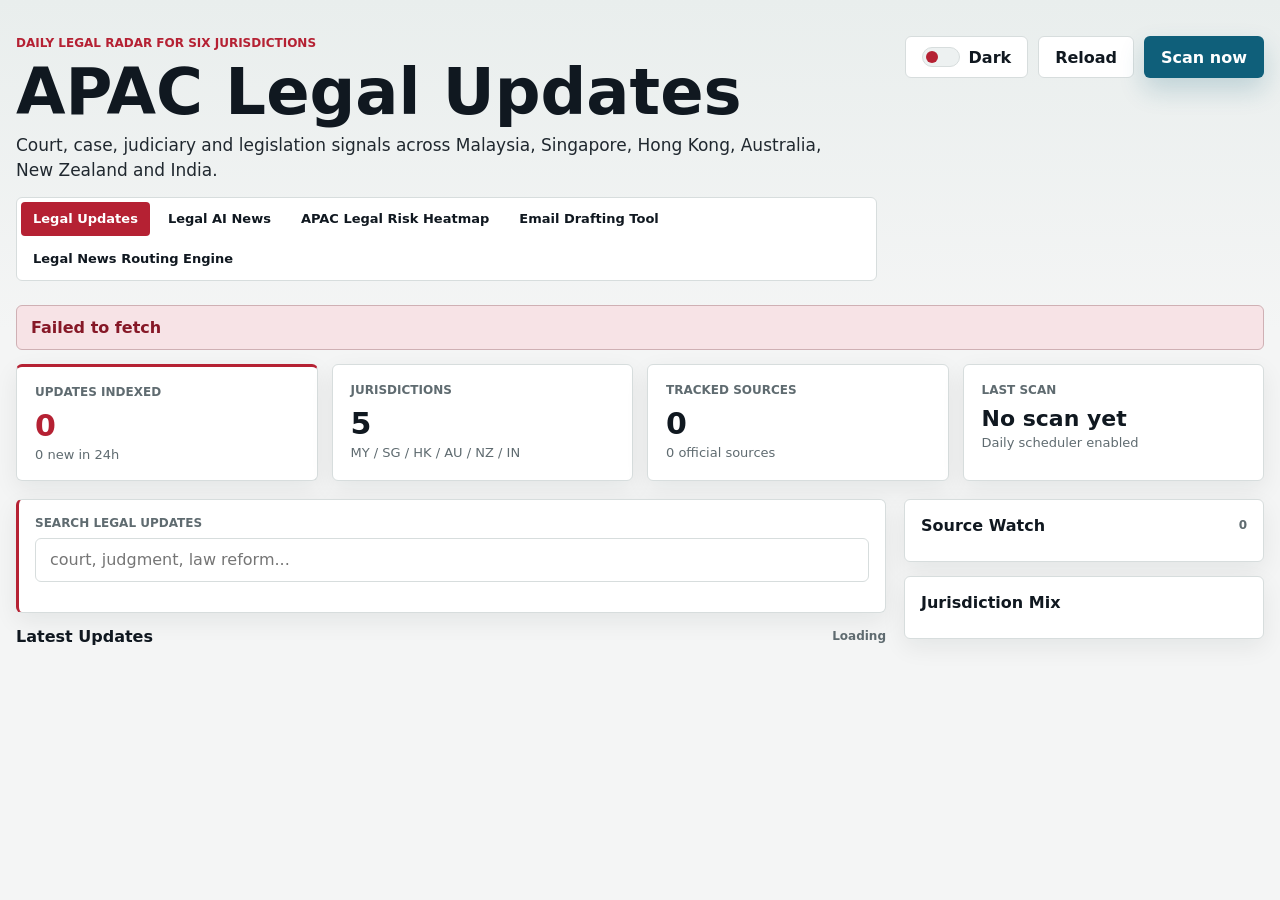
==== index.html @ 06d7e299 "Add files via upload" ====
<!doctype html>
<html lang="en">
  <head>
    <meta charset="UTF-8" />
    <meta name="viewport" content="width=device-width, initial-scale=1.0" />
    <title>APAC Legal Updates</title>
    <link rel="icon" href="data:," />
    <script>
      const savedTheme = localStorage.getItem('apacLegalUpdatesTheme');
      const prefersDark = window.matchMedia('(prefers-color-scheme: dark)').matches;
      document.documentElement.dataset.theme = savedTheme || (prefersDark ? 'dark' : 'light');
    </script>
    <link rel="stylesheet" href="./styles.css?v=pd-digest-ai-summary-20260528" />
  </head>
  <body>
    <main class="app-shell">
      <header class="topbar">
        <div class="brand-block">
          <p class="eyebrow" id="pageEyebrow">Daily legal radar for six jurisdictions</p>
          <h1 id="pageTitle">APAC Legal Updates</h1>
          <p class="lede" id="pageDescription">Court, case, judiciary and legislation signals across Malaysia, Singapore, Hong Kong, Australia, New Zealand and India.</p>
          <nav class="page-nav" aria-label="Content pages">
            <a href="#legal-updates" class="page-nav-link active" data-page-link="legal-updates">Legal Updates</a>
            <a href="#legal-ai-news" class="page-nav-link" data-page-link="legal-ai-news">Legal AI News</a>
            <a href="#apac-risk-heatmap" class="page-nav-link" data-page-link="apac-risk-heatmap">APAC Legal Risk Heatmap</a>
            <a href="#judge-congratulation-tool" class="page-nav-link" data-page-link="judge-congratulation-tool">Email Drafting Tool</a>
            <a href="#routing-engine" class="page-nav-link" data-page-link="routing-engine">Legal News Routing Engine</a>
          </nav>
        </div>
        <div class="actions">
          <button class="mode-toggle" id="themeToggle" type="button" aria-label="Switch colour theme" aria-pressed="false">
            <span class="mode-toggle-track" aria-hidden="true">
              <span class="mode-toggle-thumb"></span>
            </span>
            <span id="themeToggleText">Dark</span>
          </button>
          <button class="ghost-button" id="reload" type="button">Reload</button>
          <button class="primary-button" id="scan" type="button">Scan now</button>
        </div>
      </header>

      <section id="alert" class="alert hidden"></section>

      <section class="stats-grid" id="legalStats">
        <section class="stat-card">
          <div class="stat-label">Updates Indexed</div>
          <div class="stat-value" id="totalCount">0</div>
          <div class="stat-detail" id="newCount">0 new in 24h</div>
        </section>
        <section class="stat-card">
          <div class="stat-label">Jurisdictions</div>
          <div class="stat-value" id="jurisdictionCount">5</div>
          <div class="stat-detail">MY / SG / HK / AU / NZ / IN</div>
        </section>
        <section class="stat-card">
          <div class="stat-label">Tracked Sources</div>
          <div class="stat-value" id="sourceCount">0</div>
          <div class="stat-detail" id="officialCount">0 official sources</div>
        </section>
        <section class="stat-card">
          <div class="stat-label">Last Scan</div>
          <div class="stat-value compact" id="lastScan">No scan yet</div>
          <div class="stat-detail">Daily scheduler enabled</div>
        </section>
      </section>

      <section class="workspace" id="legalUpdatesPage">
        <div class="main-column">
          <section class="controls-band">
            <div class="search-wrap">
              <label for="search">Search legal updates</label>
              <input id="search" placeholder="court, judgment, law reform..." />
            </div>
            <div class="filter-group" id="countryFilters" aria-label="Jurisdiction"></div>
            <div class="filter-group" id="categoryFilters" aria-label="Category"></div>
          </section>

          <section class="updates-list" aria-live="polite">
            <div class="section-heading">
              <h2>Latest Updates</h2>
              <div class="heading-actions">
                <span id="shownCount">Loading</span>
              </div>
            </div>
            <div id="updates"></div>
          </section>
        </div>

        <aside class="side-column">
          <section class="panel">
            <div class="section-heading">
              <h2>Source Watch</h2>
              <span id="sourceWatchCount">0</span>
            </div>
            <ul class="source-list" id="sourceWatch"></ul>
          </section>

          <section class="panel country-panel">
            <div class="section-heading">
              <h2>Jurisdiction Mix</h2>
            </div>
            <div id="countryMix"></div>
          </section>
        </aside>
      </section>

      <section class="workspace hidden" id="legalAiPage">
        <div class="main-column">
          <section class="controls-band">
            <div class="search-wrap">
              <label for="aiSearch">Search Legal AI News</label>
              <input id="aiSearch" placeholder="AI Act, hallucination, legal tech..." />
            </div>
            <div class="filter-caption">Region</div>
            <div class="filter-group" id="aiRegionFilters" aria-label="Legal AI region"></div>
            <div class="filter-caption">Source Type</div>
            <div class="filter-group" id="aiSourceTypeFilters" aria-label="Legal AI source type"></div>
            <div class="filter-caption">Topic</div>
            <div class="filter-group" id="aiTopicFilters" aria-label="Legal AI topic"></div>
          </section>

          <section class="updates-list" aria-live="polite">
            <div class="section-heading">
              <h2>Legal AI News</h2>
              <span id="aiShownCount">Loading</span>
            </div>
            <div id="legalAiUpdates"></div>
          </section>
        </div>

        <aside class="side-column">
          <section class="panel">
            <div class="section-heading">
              <h2>Legal AI Sources</h2>
              <span id="legalAiSourceCount">0</span>
            </div>
            <ul class="source-list" id="legalAiSources"></ul>
          </section>
        </aside>
      </section>

      <section class="workspace hidden" id="riskHeatmapPage">
        <div class="main-column">
          <section class="controls-band risk-controls">
            <div class="risk-filter-row">
              <span class="filter-caption first-caption">Jurisdiction</span>
              <div class="filter-group compact-filters" id="riskJurisdictionFilters" aria-label="Risk heatmap jurisdiction"></div>
            </div>
            <div class="risk-filter-row">
              <span class="filter-caption first-caption">Risk Domain</span>
              <div class="filter-group compact-filters" id="riskDomainFilters" aria-label="Risk heatmap domain"></div>
            </div>
            <div class="risk-filter-row">
              <span class="filter-caption first-caption">Heat Level</span>
              <div class="filter-group compact-filters" id="riskLevelFilters" aria-label="Risk heatmap heat level"></div>
            </div>
            <div class="risk-filter-row">
              <span class="filter-caption first-caption">Date Range</span>
              <div class="filter-group compact-filters" id="riskDateRangeFilters" aria-label="Risk heatmap date range"></div>
            </div>
          </section>

          <section class="stats-grid risk-kpis" id="riskKpis">
            <section class="stat-card">
              <div class="stat-label">Highest Weighted Risk</div>
              <div class="stat-value compact" id="riskHighestJurisdiction">Loading</div>
              <div class="stat-detail" id="riskHighestJurisdictionDetail">Calculating</div>
            </section>
            <section class="stat-card">
              <div class="stat-label">Fastest Rising Risk</div>
              <div class="stat-value compact" id="riskFastestRising">Loading</div>
              <div class="stat-detail" id="riskFastestRisingDetail">Calculating</div>
            </section>
            <section class="stat-card">
              <div class="stat-label">Hottest Risk Domain</div>
              <div class="stat-value compact" id="riskHottestDomain">Loading</div>
              <div class="stat-detail" id="riskHottestDomainDetail">Calculating</div>
            </section>
            <section class="stat-card">
              <div class="stat-label">Displayed / Ingested Signals</div>
              <div class="stat-value compact" id="riskSignalsWeek">0</div>
              <div class="stat-detail" id="riskSignalsWeekDetail">Mapped from existing updates</div>
            </section>
          </section>

          <section class="panel heatmap-panel">
            <div class="section-heading">
              <h2>APAC Legal Risk Heatmap</h2>
              <span id="riskHeatmapCount">Loading</span>
            </div>
            <div class="heatmap-scroll">
              <table class="risk-heatmap" id="riskHeatmapGrid"></table>
            </div>
          </section>
        </div>

        <aside class="side-column">
          <section class="panel risk-detail-panel">
            <div class="section-heading">
              <h2>Cell Details</h2>
              <span id="riskDetailScore">Select a cell</span>
            </div>
            <div id="riskCellDetail" class="risk-cell-detail empty-state">Select a heatmap cell to see the real legal updates behind the score.</div>
          </section>
        </aside>
      </section>

      <section class="workspace hidden routing-workspace" id="routingEnginePage">
        <div class="main-column">
          <section class="controls-band routing-tabs" aria-label="Routing engine pages">
            <button class="filter-chip active" type="button" data-routing-tab="dashboard">Strategic Intelligence Dashboard</button>
            <button class="filter-chip" type="button" data-routing-tab="items">Source Intake Queue</button>
            <button class="filter-chip" type="button" data-routing-tab="profiles">Department Profiles</button>
            <button class="filter-chip" type="button" data-routing-tab="digest">Digest Builder</button>
            <button class="filter-chip" type="button" data-routing-tab="email">Email Preview</button>
            <button class="filter-chip" type="button" data-routing-tab="history">Digest History</button>
            <button class="filter-chip" type="button" data-routing-tab="analytics">Feedback Analytics</button>
          </section>

          <section class="routing-page-surface" id="routingMain"></section>
        </div>

        <aside class="side-column">
          <section class="panel routing-side-panel">
            <div class="section-heading">
              <h2>Same Signal, Different Implication</h2>
              <span id="routingSelectedScore">Live routing</span>
            </div>
            <div id="routingComparison"></div>
          </section>
        </aside>
      </section>

      <section class="workspace hidden judge-workspace" id="judgeToolPage">
        <div class="main-column">
          <section class="stats-grid judge-kpis">
            <section class="stat-card">
              <div class="stat-label">Detected Judicial Updates</div>
              <div class="stat-value compact" id="judgeDetectedCount">0</div>
              <div class="stat-detail">From existing legal/news feed data</div>
            </section>
            <section class="stat-card">
              <div class="stat-label">Needs Review</div>
              <div class="stat-value compact" id="judgeNeedsReviewCount">0</div>
              <div class="stat-detail">Missing or low-confidence details</div>
            </section>
            <section class="stat-card">
              <div class="stat-label">Drafts Generated</div>
              <div class="stat-value compact" id="judgeDraftsCount">0</div>
              <div class="stat-detail">Local workflow only</div>
            </section>
            <section class="stat-card">
              <div class="stat-label">Approved Drafts</div>
              <div class="stat-value compact" id="judgeApprovedCount">0</div>
              <div class="stat-detail">Ready to copy/export</div>
            </section>
          </section>

          <section class="controls-band judge-controls">
            <div class="risk-filter-row">
              <span class="filter-caption first-caption">Jurisdiction</span>
              <div class="filter-group compact-filters" id="judgeJurisdictionFilters" aria-label="Judge tool jurisdiction"></div>
            </div>
            <div class="risk-filter-row">
              <span class="filter-caption first-caption">Movement Type</span>
              <div class="filter-group compact-filters" id="judgeMovementFilters" aria-label="Judge tool movement type"></div>
            </div>
            <div class="risk-filter-row">
              <span class="filter-caption first-caption">Confidence</span>
              <div class="filter-group compact-filters" id="judgeConfidenceFilters" aria-label="Judge tool confidence"></div>
            </div>
            <div class="risk-filter-row">
              <span class="filter-caption first-caption">Status</span>
              <div class="filter-group compact-filters" id="judgeStatusFilters" aria-label="Judge tool status"></div>
            </div>
          </section>

          <section class="panel">
            <div class="section-heading">
              <h2>Judicial Movement Detection Feed</h2>
              <span id="judgeShownCount">Loading</span>
            </div>
            <div id="judgeMovementList" class="routing-table"></div>
          </section>
        </div>

        <aside class="side-column">
          <section class="panel judge-detail-panel">
            <div class="section-heading">
              <h2>Draft Review</h2>
              <span id="judgeDetailStatus">Select an item</span>
            </div>
            <div id="judgeDetail" class="empty-state">Select a detected judicial movement item to review source details and generate a draft.</div>
          </section>
        </aside>
      </section>
    </main>
    <script src="./src/emailDraft.js?v=20260521c"></script>
    <script src="./src/judgeCongratulationTool.js?v=judge-tool-20260527a"></script>
    <script src="./src/routingData.js?v=pd-digest-ai-summary-20260528"></script>
    <script src="./src/routingEngine.js?v=pd-digest-ai-summary-20260528"></script>
    <script src="./config.js?v=deploy-config-20260604"></script>
    <script src="./app.js?v=pd-digest-ai-summary-20260528"></script>
  </body>
</html>
---- styles.css ----
:root {
  color-scheme: light;
  font-family:
    Inter, ui-sans-serif, system-ui, -apple-system, BlinkMacSystemFont, "Segoe UI", sans-serif;
  --paper: #f4f5f5;
  --paper-strong: #e9eeed;
  --surface: #ffffff;
  --surface-strong: #ffffff;
  --ink: #101820;
  --muted: #5f6b70;
  --line: #d7dddd;
  --accent: #b52133;
  --accent-strong: #861827;
  --accent-soft: #f7e3e6;
  --accent-wash: rgba(196, 32, 50, 0.08);
  --charcoal: #20282f;
  --blue: #0f5f7a;
  --amber: #a4641c;
  --green: #2f7a4f;
  --shadow: 0 16px 40px rgba(16, 24, 32, 0.09);
  --shadow-soft: 0 8px 24px rgba(16, 24, 32, 0.07);
}

:root[data-theme="dark"] {
  color-scheme: dark;
  --paper: #0f1419;
  --paper-strong: #161d23;
  --surface: #192128;
  --surface-strong: #202a32;
  --ink: #f3f6f7;
  --muted: #b5c0c5;
  --line: #34414a;
  --accent: #c94050;
  --accent-strong: #e06f79;
  --accent-soft: #342128;
  --accent-wash: rgba(201, 64, 80, 0.11);
  --charcoal: #dbe5ea;
  --blue: #72bdd5;
  --amber: #e2ad67;
  --green: #7cc49a;
  --shadow: 0 18px 48px rgba(0, 0, 0, 0.34);
  --shadow-soft: 0 10px 28px rgba(0, 0, 0, 0.26);
}

* {
  box-sizing: border-box;
}

body {
  margin: 0;
  min-width: 320px;
  min-height: 100vh;
  background:
    linear-gradient(180deg, var(--paper-strong), var(--paper) 330px),
    var(--paper);
  color: var(--ink);
}

button,
input {
  font: inherit;
}

button {
  cursor: pointer;
}

.app-shell {
  width: min(1480px, calc(100% - 32px));
  margin: 0 auto;
  padding: 28px 0 40px;
}

.topbar {
  display: grid;
  grid-template-columns: minmax(0, 1fr) auto;
  gap: 28px;
  align-items: start;
  padding: 8px 0 24px;
}

.brand-block {
  min-width: 0;
}

.eyebrow {
  margin: 0 0 10px;
  color: var(--accent);
  font-size: 12px;
  font-weight: 800;
  letter-spacing: 0;
  text-transform: uppercase;
}

h1,
h2,
p {
  margin: 0;
}

h1 {
  max-width: 760px;
  font-size: 64px;
  font-weight: 800;
  line-height: 1.02;
  letter-spacing: 0;
}

.lede {
  max-width: 820px;
  margin-top: 8px;
  color: var(--charcoal);
  font-size: 17px;
  line-height: 1.45;
  font-weight: 500;
}

:root[data-theme="dark"] .lede {
  color: var(--muted);
}

h2 {
  font-size: 16px;
  font-weight: 750;
  letter-spacing: 0;
}

.actions {
  display: flex;
  gap: 10px;
  flex-wrap: wrap;
  justify-content: flex-end;
  align-items: center;
  min-width: 310px;
}

.page-nav {
  display: flex;
  gap: 6px;
  flex-wrap: wrap;
  width: fit-content;
  max-width: 100%;
  margin-top: 14px;
  padding: 4px;
  border: 1px solid var(--line);
  border-radius: 6px;
  background: var(--surface);
}

.page-nav-link {
  display: inline-flex;
  align-items: center;
  min-height: 34px;
  border-radius: 4px;
  padding: 0 12px;
  color: var(--ink);
  font-size: 13px;
  font-weight: 800;
  text-decoration: none;
}

.page-nav-link:hover {
  background: var(--paper-strong);
}

.page-nav-link.active {
  background: var(--accent);
  color: #fff;
}

.primary-button,
.ghost-button,
.mode-toggle {
  min-height: 42px;
  border-radius: 6px;
  border: 1px solid transparent;
  padding: 0 16px;
  font-weight: 750;
}

.primary-button {
  background: var(--blue);
  color: #fff;
  box-shadow: 0 12px 26px rgba(15, 95, 122, 0.2);
}

.primary-button:hover {
  background: #0c5269;
}

:root[data-theme="dark"] .primary-button:hover {
  background: #8acde0;
  color: #071116;
}

.ghost-button,
.mode-toggle {
  background: var(--surface);
  border-color: var(--line);
  color: var(--ink);
}

.ghost-button:hover,
.mode-toggle:hover {
  border-color: color-mix(in srgb, var(--accent) 40%, var(--line));
}

.mode-toggle {
  display: inline-flex;
  align-items: center;
  gap: 9px;
  min-width: 118px;
}

.mode-toggle-track {
  position: relative;
  flex: 0 0 auto;
  width: 38px;
  height: 20px;
  border-radius: 999px;
  background: #edf1f1;
  border: 1px solid var(--line);
}

.mode-toggle-thumb {
  position: absolute;
  top: 3px;
  left: 3px;
  width: 12px;
  height: 12px;
  border-radius: 50%;
  background: var(--accent);
  transition: transform 160ms ease;
}

:root[data-theme="dark"] .mode-toggle-track {
  background: #101820;
}

:root[data-theme="dark"] .mode-toggle-thumb {
  transform: translateX(18px);
  background: var(--accent-strong);
}

.primary-button:disabled,
.ghost-button:disabled {
  cursor: wait;
  opacity: 0.65;
}

.alert {
  margin-bottom: 14px;
  border: 1px solid color-mix(in srgb, var(--accent) 24%, var(--line));
  background: var(--accent-soft);
  color: var(--accent-strong);
  border-radius: 6px;
  padding: 12px 14px;
  font-weight: 750;
}

.hidden {
  display: none !important;
}

.stats-grid {
  display: grid;
  grid-template-columns: repeat(4, minmax(0, 1fr));
  gap: 14px;
  margin: 2px 0 18px;
}

.stat-card,
.panel,
.controls-band,
.update-card {
  background: var(--surface);
  border: 1px solid var(--line);
  box-shadow: var(--shadow-soft);
}

.stat-card {
  min-height: 104px;
  border-radius: 6px;
  padding: 18px;
}

.stat-card:first-child {
  border-top: 3px solid var(--accent);
}

.stat-label,
.stat-detail,
.source-line,
.date {
  color: var(--muted);
}

.stat-label {
  font-size: 12px;
  font-weight: 800;
  text-transform: uppercase;
}

.stat-value {
  margin-top: 9px;
  color: var(--ink);
  font-size: 30px;
  font-weight: 850;
}

.stat-card:first-child .stat-value {
  color: var(--accent);
}

.stat-value.compact {
  font-size: 22px;
}

.stat-detail {
  margin-top: 4px;
  font-size: 13px;
}

.workspace {
  display: grid;
  grid-template-columns: minmax(0, 1fr) 360px;
  gap: 18px;
  align-items: start;
  min-width: 0;
}

.main-column,
.side-column {
  display: grid;
  gap: 14px;
  min-width: 0;
}

.controls-band,
.panel {
  border-radius: 6px;
  padding: 16px;
}

.controls-band {
  border-left: 3px solid var(--accent);
  display: flex;
  flex-wrap: wrap;
  gap: 10px;
  align-items: end;
}

.search-wrap {
  display: grid;
  gap: 8px;
  flex: 1 1 100%;
  margin-bottom: 4px;
}

.search-wrap label {
  color: var(--muted);
  font-size: 12px;
  font-weight: 800;
  text-transform: uppercase;
}

.search-wrap input {
  width: 100%;
  height: 44px;
  border: 1px solid var(--line);
  border-radius: 6px;
  padding: 0 14px;
  background: var(--surface-strong);
  color: var(--ink);
  outline: none;
}

.search-wrap input:focus {
  border-color: var(--accent);
  box-shadow: 0 0 0 3px color-mix(in srgb, var(--accent) 14%, transparent);
}

.filter-group {
  display: grid;
  flex: 0 1 220px;
  grid-template-columns: minmax(0, 1fr);
  margin-top: 0;
}

.filter-select {
  width: 100%;
  min-height: 34px;
  border: 1px solid var(--line);
  border-radius: 999px;
  background: var(--surface-strong);
  color: var(--ink);
  padding: 0 36px 0 12px;
  font-size: 12px;
  font-weight: 800;
  outline: none;
}

.filter-select:focus {
  border-color: var(--accent);
  box-shadow: 0 0 0 3px color-mix(in srgb, var(--accent) 14%, transparent);
}

.filter-multiselect {
  position: relative;
  width: 100%;
}

.filter-multiselect-summary {
  display: flex;
  align-items: center;
  justify-content: space-between;
  min-height: 34px;
  border: 1px solid var(--line);
  border-radius: 999px;
  background: var(--surface-strong);
  color: var(--ink);
  padding: 0 12px;
  font-size: 12px;
  font-weight: 800;
  cursor: pointer;
  list-style: none;
}

.filter-multiselect-summary::-webkit-details-marker {
  display: none;
}

.filter-multiselect-summary::after {
  content: "";
  width: 8px;
  height: 8px;
  border-right: 2px solid currentColor;
  border-bottom: 2px solid currentColor;
  transform: rotate(45deg) translateY(-2px);
}

.filter-multiselect[open] .filter-multiselect-summary {
  border-color: var(--accent);
  box-shadow: 0 0 0 3px color-mix(in srgb, var(--accent) 14%, transparent);
}

.filter-multiselect-menu {
  position: absolute;
  z-index: 20;
  top: calc(100% + 6px);
  left: 0;
  right: 0;
  display: grid;
  gap: 2px;
  max-height: 260px;
  overflow-y: auto;
  border: 1px solid var(--line);
  border-radius: 8px;
  background: var(--surface);
  padding: 6px;
  box-shadow: var(--shadow-soft);
}

.filter-multiselect-option {
  display: flex;
  align-items: center;
  gap: 9px;
  min-height: 34px;
  border-radius: 6px;
  padding: 0 8px;
  color: var(--ink);
  font-size: 13px;
  font-weight: 750;
  cursor: pointer;
}

.filter-multiselect-option:hover {
  background: color-mix(in srgb, var(--accent) 12%, transparent);
}

.filter-multiselect-option input {
  accent-color: var(--accent);
}

.filter-caption {
  flex: 0 0 auto;
  margin: 0 -2px 8px 6px;
  color: var(--muted);
  font-size: 11px;
  font-weight: 850;
  text-transform: uppercase;
}

.filter-caption.first-caption {
  margin-top: 0;
}

.filter-chip {
  min-height: 34px;
  border: 1px solid var(--line);
  border-radius: 999px;
  background: var(--surface-strong);
  color: var(--ink);
  padding: 0 13px;
  font-size: 13px;
  font-weight: 750;
}

.filter-chip.active {
  background: var(--accent);
  border-color: var(--accent);
  color: #fff;
}

.section-heading {
  display: flex;
  align-items: center;
  justify-content: space-between;
  gap: 12px;
  margin-bottom: 10px;
}

.section-heading span {
  color: var(--muted);
  font-size: 12px;
  font-weight: 750;
}

.heading-actions {
  display: flex;
  flex-wrap: wrap;
  align-items: center;
  justify-content: flex-end;
  gap: 10px;
}

.compact-button {
  min-height: 34px;
  padding: 0 12px;
  border-radius: 6px;
  font-size: 12px;
}

.updates-list {
  display: grid;
  gap: 10px;
}

#updates {
  display: grid;
  gap: 10px;
}

.update-card {
  border-radius: 6px;
  padding: 16px;
  transition:
    border-color 160ms ease,
    transform 160ms ease,
    box-shadow 160ms ease;
}

.update-card:hover {
  border-color: color-mix(in srgb, var(--accent) 30%, var(--line));
  box-shadow: var(--shadow);
  transform: translateY(-1px);
}

.update-meta {
  display: flex;
  flex-wrap: wrap;
  gap: 7px;
  align-items: center;
  margin-bottom: 10px;
}

.jurisdiction,
.category,
.new-marker {
  display: inline-flex;
  align-items: center;
  min-height: 23px;
  border-radius: 999px;
  padding: 0 9px;
  font-size: 11px;
  font-weight: 850;
  white-space: nowrap;
}

.jurisdiction {
  background: #edf1f2;
  color: var(--charcoal);
}

.jurisdiction.my {
  background: #e8eef7;
  color: #214b79;
}

.jurisdiction.sg {
  background: #f8e4e7;
  color: #9f1726;
}

.jurisdiction.hk {
  background: #f4ead7;
  color: #764c15;
}

.jurisdiction.au {
  background: #e1edf1;
  color: #0f5f7a;
}

.jurisdiction.nz {
  background: #e4efe7;
  color: #2f7a4f;
}

.jurisdiction.in {
  background: #ece8f6;
  color: #54378c;
}

:root[data-theme="dark"] .jurisdiction {
  background: #27333b;
  color: #dbe5ea;
}

:root[data-theme="dark"] .jurisdiction.my {
  background: #26354a;
  color: #c1d6f0;
}

:root[data-theme="dark"] .jurisdiction.sg {
  background: #3b252b;
  color: #ffb2bd;
}

:root[data-theme="dark"] .jurisdiction.hk {
  background: #3f3322;
  color: #f3d29a;
}

:root[data-theme="dark"] .jurisdiction.au {
  background: #203742;
  color: #b7ddea;
}

:root[data-theme="dark"] .jurisdiction.nz {
  background: #213a2d;
  color: #a9dfb8;
}

:root[data-theme="dark"] .jurisdiction.in {
  background: #302846;
  color: #d2c3ff;
}

.category {
  background: #eef1f1;
  color: #344047;
}

:root[data-theme="dark"] .category {
  background: #27333b;
  color: #d8e1e6;
}

.new-marker {
  background: var(--accent);
  color: #fff;
}

.update-title {
  display: inline-block;
  color: var(--ink);
  font-size: 18px;
  line-height: 1.28;
  font-weight: 850;
  text-decoration: none;
}

.update-title:hover {
  color: var(--accent);
}

.summary {
  margin-top: 8px;
  color: var(--charcoal);
  line-height: 1.5;
  font-size: 14px;
}

:root[data-theme="dark"] .summary {
  color: var(--muted);
}

.source-line {
  display: flex;
  justify-content: space-between;
  gap: 12px;
  margin-top: 12px;
  padding-top: 11px;
  border-top: 1px solid var(--line);
  font-size: 12px;
  font-weight: 750;
}

.source-line span:first-child {
  color: var(--ink);
}

.empty-state {
  border: 1px dashed var(--line);
  border-radius: 6px;
  padding: 22px;
  color: var(--muted);
  background: var(--surface);
  font-weight: 750;
}

.action-empty {
  display: flex;
  flex-wrap: wrap;
  align-items: center;
  justify-content: space-between;
  gap: 12px;
}

.source-list {
  display: grid;
  gap: 12px;
  margin: 0;
  padding: 0;
  list-style: none;
}

.source-health {
  display: grid;
  grid-template-columns: 10px 1fr;
  gap: 10px;
  align-items: start;
}

.source-health strong,
.source-health span,
.source-health small {
  display: block;
}

.source-health strong {
  font-size: 13px;
  line-height: 1.25;
}

.source-health span {
  margin-top: 3px;
  color: var(--muted);
  font-size: 12px;
}

.source-health .access-basis {
  color: var(--blue);
  font-size: 11px;
  font-weight: 750;
}

.source-health .source-tags {
  color: var(--amber);
}

.source-health small {
  margin-top: 4px;
  color: var(--accent);
  font-size: 11px;
}

.status-dot {
  width: 10px;
  height: 10px;
  border-radius: 50%;
  margin-top: 4px;
  background: var(--muted);
}

.status-dot.ok {
  background: var(--green);
}

.status-dot.error {
  background: var(--accent);
}

.status-dot.idle {
  background: var(--amber);
}

.country-panel {
  overflow: hidden;
}

.country-row {
  position: relative;
  display: grid;
  grid-template-columns: 1fr auto;
  width: 100%;
  min-height: 42px;
  margin-top: 8px;
  border: 1px solid var(--line);
  border-radius: 6px;
  background: var(--surface-strong);
  overflow: hidden;
  padding: 0 12px;
  align-items: center;
  text-align: left;
  color: var(--ink);
}

.country-row:hover {
  border-color: color-mix(in srgb, var(--accent) 28%, var(--line));
}

.country-row span,
.country-row strong {
  position: relative;
  z-index: 1;
}

.country-row i {
  position: absolute;
  inset: auto auto 0 0;
  height: 3px;
  background: var(--accent);
}

.risk-kpis {
  margin: 0;
}

.risk-controls {
  display: grid;
  grid-template-columns: repeat(auto-fit, minmax(168px, 1fr));
  gap: 10px;
  padding: 10px 12px;
}

.risk-filter-row {
  display: grid;
  grid-template-columns: minmax(0, 1fr);
  gap: 5px;
  align-items: end;
}

.risk-filter-row .filter-caption {
  margin: 0;
}

.compact-filters {
  margin-top: 0;
  grid-template-columns: minmax(0, 1fr);
  flex-basis: auto;
}

.compact-filters .filter-select {
  min-height: 32px;
  font-size: 12px;
}

.heatmap-panel {
  overflow: hidden;
}

.heatmap-scroll {
  max-width: 100%;
  overflow-x: auto;
  padding-bottom: 2px;
}

.risk-heatmap {
  width: 100%;
  min-width: 860px;
  border-collapse: separate;
  border-spacing: 0;
}

.risk-heatmap th,
.risk-heatmap td {
  border-bottom: 1px solid var(--line);
  padding: 8px;
  vertical-align: middle;
}

.risk-heatmap thead th {
  color: var(--muted);
  font-size: 11px;
  font-weight: 850;
  line-height: 1.25;
  text-align: left;
  text-transform: uppercase;
}

.risk-row-heading {
  width: 150px;
  color: var(--ink);
  font-size: 13px;
  font-weight: 850;
  text-align: left;
  white-space: nowrap;
}

.risk-cell {
  display: grid;
  width: 100%;
  min-height: 66px;
  border: 1px solid var(--line);
  border-radius: 6px;
  padding: 8px 9px;
  background: var(--surface-strong);
  color: var(--ink);
  text-align: left;
  transition:
    border-color 160ms ease,
    transform 160ms ease,
    box-shadow 160ms ease;
}

.risk-cell strong {
  font-size: 15px;
  line-height: 1.12;
}

.risk-cell span {
  margin-top: 5px;
  font-size: 11px;
  font-weight: 850;
  line-height: 1.25;
}

.risk-cell:hover,
.risk-cell.selected {
  border-color: var(--accent);
  box-shadow: var(--shadow-soft);
  transform: translateY(-1px);
}

.risk-cell:disabled {
  cursor: not-allowed;
  opacity: 0.45;
  transform: none;
  box-shadow: none;
}

.risk-no-signals {
  background: color-mix(in srgb, var(--surface-strong) 88%, var(--line));
  color: var(--muted);
}

.risk-low {
  background: color-mix(in srgb, var(--surface-strong) 78%, var(--green));
}

.risk-watch {
  background: color-mix(in srgb, var(--surface-strong) 58%, #d2a13f);
}

.risk-active {
  background: color-mix(in srgb, var(--surface-strong) 48%, #d06d2f);
}

.risk-elevated {
  background: color-mix(in srgb, var(--surface-strong) 40%, #c9402f);
}

.risk-critical {
  background: color-mix(in srgb, var(--surface-strong) 24%, #871827);
}

.risk-detail-panel {
  position: sticky;
  top: 16px;
}

.risk-cell-detail {
  display: grid;
  gap: 10px;
}

.risk-detail-heading {
  display: grid;
  gap: 5px;
  padding-bottom: 10px;
  border-bottom: 1px solid var(--line);
}

.risk-detail-heading h3 {
  margin: 0;
  font-size: 15px;
  line-height: 1.3;
}

.risk-detail-heading p {
  color: var(--muted);
  font-size: 12px;
  font-weight: 750;
}

.score-rationale {
  display: grid;
  gap: 5px;
  border: 1px solid var(--line);
  border-radius: 6px;
  padding: 11px;
  background: var(--surface-strong);
}

.score-rationale strong {
  font-size: 12px;
  text-transform: uppercase;
}

.score-rationale span {
  color: var(--muted);
  font-size: 12px;
  line-height: 1.35;
}

.risk-update {
  border: 1px solid var(--line);
  border-radius: 6px;
  padding: 12px;
  background: var(--surface-strong);
}

.risk-update .update-title {
  font-size: 14px;
}

.risk-update .summary {
  font-size: 12px;
}

.routing-workspace {
  grid-template-columns: minmax(0, 1fr) 380px;
}

.judge-workspace {
  grid-template-columns: minmax(0, 1fr) 430px;
}

.routing-tabs {
  display: flex;
  gap: 8px;
  flex-wrap: wrap;
  padding: 10px;
}

.routing-page-surface {
  display: grid;
  gap: 14px;
}

.routing-stats {
  margin: 0;
}

.routing-dashboard-grid,
.routing-profile-grid {
  display: grid;
  grid-template-columns: repeat(2, minmax(0, 1fr));
  gap: 14px;
}

.routing-wide-panel {
  grid-column: 1 / -1;
}

.routing-breakdown,
.routing-signal-list,
.routing-table,
.topic-weight-list,
.email-card-stack {
  display: grid;
  gap: 10px;
}

.routing-bar-row {
  position: relative;
  display: grid;
  grid-template-columns: minmax(160px, 1fr) 36px;
  gap: 8px;
  align-items: center;
  min-height: 34px;
  overflow: hidden;
  border: 1px solid var(--line);
  border-radius: 6px;
  padding: 6px 9px;
  background: var(--surface-strong);
}

.routing-bar-row > * {
  position: relative;
  z-index: 1;
}

.routing-bar-row i {
  position: absolute;
  inset: auto auto 0 0;
  height: 3px;
  background: var(--accent);
}

.routing-chip-cloud {
  display: flex;
  flex-wrap: wrap;
  gap: 8px;
}

.routing-chip-cloud span,
.routing-chip-cloud a,
.routing-chip-cloud button {
  display: inline-flex;
  align-items: center;
  gap: 6px;
  min-height: 30px;
  border: 1px solid var(--line);
  border-radius: 999px;
  background: var(--surface-strong);
  color: var(--ink);
  padding: 0 10px;
  font-size: 12px;
  font-weight: 800;
  text-decoration: none;
}

.routing-chip-cloud button.active,
.routing-chip-cloud span strong,
.routing-chip-cloud a strong {
  color: var(--accent-strong);
}

.routing-chip-cloud a:hover,
.source-link:hover,
.email-intel-card h3 a:hover,
.routing-selected-signal h3 a:hover {
  color: var(--accent-strong);
}

.routing-chip-cloud button.active {
  border-color: var(--accent);
  background: var(--accent-soft);
}

.routing-signal-row,
.routing-item-main {
  width: 100%;
  border: 0;
  background: transparent;
  color: inherit;
  text-align: left;
}

.routing-signal-row {
  display: grid;
  grid-template-columns: auto minmax(0, 1fr) minmax(120px, auto) 54px;
  gap: 12px;
  align-items: center;
  border: 1px solid var(--line);
  border-radius: 6px;
  padding: 12px;
  background: var(--surface-strong);
}

.routing-signal-row strong,
.routing-item-card h3,
.email-intel-card h3,
.routing-selected-signal h3 {
  margin: 0;
  font-size: 15px;
  line-height: 1.25;
}

.routing-signal-row span,
.routing-signal-row em,
.routing-card-footer,
.digest-candidate p,
.email-preview-card p,
.implication-card p {
  color: var(--muted);
  font-size: 12px;
  line-height: 1.35;
}

.routing-signal-row p,
.routing-signal-row small,
.section-note {
  margin: 4px 0 0;
  color: var(--muted);
  font-size: 12px;
  line-height: 1.4;
}

.routing-signal-row small {
  display: block;
  color: var(--accent-strong);
  font-weight: 850;
}

.strategic-signal-row {
  grid-template-columns: auto minmax(0, 1fr) minmax(150px, auto) 74px;
}

.routing-item-card {
  display: grid;
  grid-template-columns: minmax(0, 1fr) 260px;
  gap: 14px;
  border: 1px solid var(--line);
  border-radius: 8px;
  padding: 14px;
  background: var(--surface);
}

.routing-item-card.selected {
  border-color: var(--accent);
  box-shadow: var(--shadow-soft);
}

.routing-item-main {
  display: grid;
  gap: 9px;
}

.routing-item-content {
  display: grid;
  gap: 9px;
}

.routing-item-main p {
  color: var(--charcoal);
  font-size: 13px;
  line-height: 1.45;
}

:root[data-theme="dark"] .routing-item-main p {
  color: var(--muted);
}

.routing-card-footer {
  display: flex;
  gap: 10px;
  flex-wrap: wrap;
  align-items: center;
  padding-top: 8px;
  border-top: 1px solid var(--line);
  font-weight: 750;
}

.source-link {
  color: var(--blue);
  font-size: 12px;
  font-weight: 850;
  text-decoration: none;
}

.routing-score-stack {
  display: grid;
  align-content: center;
  gap: 8px;
}

.routing-score-line {
  display: grid;
  grid-template-columns: 72px minmax(0, 1fr) 36px;
  gap: 8px;
  align-items: center;
  font-size: 12px;
  font-weight: 850;
}

.routing-score-line i {
  height: 8px;
  overflow: hidden;
  border-radius: 999px;
  background: var(--paper-strong);
}

.routing-score-line b {
  display: block;
  height: 100%;
  border-radius: inherit;
  background: linear-gradient(90deg, var(--blue), var(--accent));
}

.urgency-badge {
  display: inline-flex;
  align-items: center;
  min-height: 24px;
  border-radius: 999px;
  padding: 0 9px;
  background: var(--paper-strong);
  color: var(--ink);
  font-size: 11px;
  font-weight: 900;
  text-transform: uppercase;
}

.urgency-action-required {
  background: #871827;
  color: #fff;
}

.urgency-strategic {
  background: color-mix(in srgb, var(--accent) 82%, #221114);
  color: #fff;
}

.urgency-watch {
  background: color-mix(in srgb, var(--amber) 28%, var(--surface-strong));
  color: var(--ink);
}

.urgency-informational {
  background: color-mix(in srgb, var(--blue) 18%, var(--surface-strong));
  color: var(--ink);
}

.urgency-low-priority {
  background: color-mix(in srgb, var(--line) 65%, var(--surface-strong));
  color: var(--muted);
}

.status-new,
.status-reviewed,
.status-approved,
.status-sent {
  font-weight: 850;
}

.status-new {
  color: var(--accent-strong);
}

.status-reviewed {
  color: var(--blue);
}

.status-approved,
.status-sent {
  color: var(--green);
}

.profile-card {
  display: grid;
  gap: 13px;
}

.profile-card h3 {
  margin: 0;
  font-size: 13px;
}

.profile-controls,
.digest-controls {
  display: grid;
  grid-template-columns: repeat(3, minmax(0, 1fr));
  gap: 10px;
  align-items: end;
}

.profile-controls {
  grid-template-columns: repeat(3, minmax(0, 1fr));
}

.profile-controls label,
.digest-controls label {
  display: grid;
  gap: 5px;
  color: var(--muted);
  font-size: 11px;
  font-weight: 850;
  text-transform: uppercase;
}

.digest-controls .digest-field {
  display: grid;
  gap: 6px;
  color: var(--muted);
  font-size: 11px;
  font-weight: 850;
  text-transform: uppercase;
}

.digest-jurisdiction-field {
  grid-column: 1 / -1;
}

.digest-field-label {
  display: inline-flex;
  min-height: 14px;
  align-items: center;
}

.digest-jurisdiction-options button {
  cursor: pointer;
}

.profile-controls select,
.digest-controls select,
.digest-controls input:not([type="checkbox"]) {
  min-height: 36px;
  border: 1px solid var(--line);
  border-radius: 6px;
  background: var(--surface-strong);
  color: var(--ink);
  padding: 0 10px;
  font-size: 13px;
  font-weight: 750;
}

.digest-controls .toggle-label {
  display: inline-flex;
  gap: 8px;
  align-items: center;
  align-self: end;
  justify-self: start;
  min-height: 36px;
  padding-bottom: 2px;
}

.digest-controls .toggle-label input {
  width: 18px;
  height: 18px;
  min-height: 18px;
  margin: 0;
  accent-color: var(--accent);
}

.digest-controls .toggle-label span {
  line-height: 1.1;
}

.digest-steps {
  display: grid;
  grid-template-columns: repeat(5, minmax(0, 1fr));
  gap: 8px;
}

.digest-steps span {
  border: 1px solid var(--line);
  border-radius: 999px;
  background: var(--surface-strong);
  color: var(--muted);
  padding: 8px 10px;
  text-align: center;
  font-size: 11px;
  font-weight: 900;
  text-transform: uppercase;
}

.digest-steps span.active {
  border-color: var(--accent);
  background: var(--accent-soft);
  color: var(--ink);
}

.digest-action-row,
.email-preview-actions {
  display: flex;
  gap: 8px;
  flex-wrap: wrap;
  align-items: center;
}

.simulated-note {
  color: var(--muted);
  font-size: 12px;
  font-weight: 800;
}

.digest-summary-progress {
  display: grid;
  gap: 8px;
  border: 1px solid var(--line);
  border-radius: 8px;
  background: var(--surface-strong);
  padding: 12px;
}

.digest-summary-progress-copy {
  display: flex;
  justify-content: space-between;
  gap: 12px;
  color: var(--ink);
  font-size: 13px;
  font-weight: 900;
}

.digest-summary-progress-copy span,
.digest-summary-progress p {
  min-width: 0;
  color: var(--muted);
  font-size: 12px;
  font-weight: 800;
}

.digest-summary-progress-track {
  width: 100%;
  height: 10px;
  overflow: hidden;
  border: 1px solid var(--line);
  border-radius: 999px;
  background: var(--paper-strong);
}

.digest-summary-progress-track span {
  display: block;
  height: 100%;
  border-radius: inherit;
  background: linear-gradient(90deg, var(--accent), var(--blue));
  transition: width 180ms ease;
}

.topic-weight-row {
  display: grid;
  grid-template-columns: minmax(160px, 1fr) minmax(120px, 1fr) 34px;
  gap: 8px;
  align-items: center;
  color: var(--muted);
  font-size: 12px;
  font-weight: 800;
}

.digest-candidate,
.email-intel-card,
.routing-selected-signal,
.implication-card {
  border: 1px solid var(--line);
  border-radius: 8px;
  background: var(--surface-strong);
  padding: 12px;
}

.digest-candidate {
  display: grid;
  grid-template-columns: auto auto minmax(0, 1fr) 46px;
  gap: 12px;
  align-items: center;
}

.digest-candidate input {
  width: 18px;
  height: 18px;
  accent-color: var(--accent);
}

.email-preview-shell {
  display: grid;
  gap: 10px;
}

.email-subject {
  display: grid;
  gap: 5px;
  border: 1px solid var(--line);
  border-radius: 6px;
  background: var(--surface);
  padding: 12px;
  color: var(--muted);
  font-size: 13px;
  font-weight: 800;
}

.email-subject span {
  color: var(--muted);
  font-size: 12px;
}

.email-preview-toolbar {
  display: grid;
  grid-template-columns: minmax(0, 1fr) auto;
  gap: 10px;
  align-items: start;
}

.email-preview-grid {
  display: grid;
  grid-template-columns: minmax(0, 1fr);
  gap: 12px;
}

.email-preview-card {
  overflow: hidden;
  border: 1px solid var(--line);
  border-radius: 10px;
  background: var(--surface);
  box-shadow: var(--shadow-soft);
}

.email-render-frame {
  max-height: 760px;
  overflow: auto;
  background: #0d141a;
}

.modal-backdrop {
  position: fixed;
  inset: 0;
  z-index: 30;
  display: grid;
  place-items: center;
  padding: 20px;
  background: rgba(8, 13, 17, .72);
}

.plain-text-modal {
  width: min(860px, 100%);
  max-height: min(760px, calc(100vh - 40px));
  display: grid;
  gap: 14px;
  overflow: hidden;
  border: 1px solid var(--line);
  border-radius: 10px;
  background: var(--surface);
  box-shadow: var(--shadow);
  padding: 18px;
}

.plain-text-modal pre {
  max-height: 680px;
  overflow: auto;
  margin: 0;
  border: 1px solid var(--line);
  border-radius: 8px;
  background: var(--surface-strong);
  color: var(--muted);
  padding: 14px;
  white-space: pre-wrap;
  word-break: break-word;
  font-family: Consolas, "Courier New", monospace;
  font-size: 12px;
  line-height: 1.45;
}

.summary-error-list {
  display: grid;
  gap: 10px;
  max-height: 420px;
  overflow: auto;
}

.summary-error-row {
  border: 1px solid var(--line);
  border-radius: 8px;
  padding: 12px;
  background: var(--surface-strong);
}

.summary-error-row p {
  margin: 6px 0 0;
  color: var(--muted);
  line-height: 1.45;
}

.email-preview-card header {
  padding: 22px;
  background:
    linear-gradient(135deg, color-mix(in srgb, var(--accent) 34%, var(--surface-strong)), transparent 70%),
    var(--surface-strong);
}

.email-preview-card header span {
  color: var(--accent-strong);
  font-size: 12px;
  font-weight: 900;
  text-transform: uppercase;
}

.email-preview-card header h2 {
  margin-top: 8px;
  font-size: 28px;
}

.email-summary,
.email-card-stack,
.feedback-box {
  padding: 16px 22px;
  border-top: 1px solid var(--line);
}

.email-intel-card {
  display: grid;
  gap: 8px;
}

.email-intel-card h3 a,
.routing-selected-signal h3 a {
  color: inherit;
  text-decoration: none;
}

.feedback-box {
  display: flex;
  gap: 12px;
  flex-wrap: wrap;
  align-items: center;
  justify-content: space-between;
}

.digest-history-list {
  display: grid;
  gap: 10px;
}

.digest-history-row {
  display: grid;
  grid-template-columns: minmax(0, 1fr) auto auto;
  gap: 12px;
  align-items: center;
  border: 1px solid var(--line);
  border-radius: 8px;
  background: var(--surface-strong);
  padding: 12px;
}

.digest-history-row strong {
  display: block;
  margin-bottom: 4px;
}

.digest-history-row p {
  margin: 0;
  color: var(--muted);
  font-size: 12px;
  line-height: 1.4;
}

.digest-status {
  display: inline-flex;
  align-items: center;
  min-height: 26px;
  border-radius: 999px;
  padding: 0 10px;
  background: var(--paper-strong);
  color: var(--ink);
  font-size: 11px;
  font-weight: 900;
  text-transform: uppercase;
}

.digest-status-ready {
  color: var(--blue);
}

.digest-status-draft {
  color: var(--amber);
}

.digest-status-simulated-sent {
  color: var(--green);
}

.routing-side-panel {
  position: sticky;
  top: 16px;
}

.judge-detail-panel {
  position: sticky;
  top: 16px;
}

.judge-movement-card {
  grid-template-columns: 1fr;
}

.judge-detail,
.judge-edit-grid,
.judge-draft-preview {
  display: grid;
  gap: 12px;
}

.judge-review-labels {
  display: flex;
  gap: 7px;
  flex-wrap: wrap;
}

.judge-review-labels span {
  border: 1px solid var(--line);
  border-radius: 999px;
  background: var(--surface);
  color: var(--muted);
  padding: 6px 9px;
  font-size: 11px;
  font-weight: 850;
}

.judge-edit-grid {
  grid-template-columns: 1fr;
}

.judge-edit-grid label {
  display: grid;
  gap: 5px;
  color: var(--muted);
  font-size: 11px;
  font-weight: 850;
  text-transform: uppercase;
}

.judge-edit-grid input,
.judge-edit-grid textarea {
  min-height: 36px;
  border: 1px solid var(--line);
  border-radius: 6px;
  background: var(--surface-strong);
  color: var(--ink);
  padding: 9px 10px;
  font: inherit;
  font-size: 13px;
}

.judge-edit-grid textarea {
  min-height: 74px;
  resize: vertical;
}

.judge-draft-controls {
  grid-template-columns: 1fr 1fr;
}

.judge-draft-preview pre {
  max-height: 360px;
  overflow: auto;
  margin: 0;
  border: 1px solid var(--line);
  border-radius: 8px;
  background: var(--surface-strong);
  color: var(--muted);
  padding: 12px;
  white-space: pre-wrap;
  word-break: break-word;
  font-family: Consolas, "Courier New", monospace;
  font-size: 12px;
  line-height: 1.45;
}

.routing-selected-signal {
  display: grid;
  gap: 8px;
  margin-bottom: 10px;
}

.routing-selected-signal p {
  color: var(--muted);
  font-size: 12px;
  line-height: 1.4;
}

.implication-grid {
  display: grid;
  gap: 10px;
}

.implication-card {
  display: grid;
  gap: 6px;
}

.implication-card em {
  color: var(--accent-strong);
  font-size: 11px;
  font-style: normal;
  font-weight: 850;
}

.routing-recommendations {
  display: grid;
  gap: 8px;
  margin: 0;
  padding-left: 18px;
  color: var(--muted);
  font-size: 13px;
  line-height: 1.4;
}

@media (max-width: 1180px) {
  .topbar {
    grid-template-columns: 1fr;
    align-items: start;
  }

  .actions {
    justify-content: flex-start;
    min-width: 0;
  }
}

@media (max-width: 1040px) {
  h1 {
    font-size: 52px;
  }

  .stats-grid {
    grid-template-columns: repeat(2, minmax(0, 1fr));
  }

  .workspace {
    grid-template-columns: 1fr;
  }

  .routing-workspace {
    grid-template-columns: 1fr;
  }

  .judge-workspace {
    grid-template-columns: 1fr;
  }

  .email-preview-toolbar,
  .email-preview-grid {
    grid-template-columns: 1fr;
  }

  .routing-side-panel {
    position: static;
  }

  .judge-detail-panel {
    position: static;
  }
}

@media (max-width: 680px) {
  .app-shell {
    width: min(100% - 20px, 1480px);
    padding-top: 16px;
  }

  h1 {
    font-size: 40px;
    line-height: 1.04;
  }

  .lede {
    font-size: 15px;
  }

  .actions {
    display: grid;
    grid-template-columns: 1fr 1fr;
  }

  .actions button {
    width: 100%;
  }

  .page-nav {
    grid-column: 1 / -1;
    width: 100%;
    display: grid;
    grid-template-columns: 1fr;
  }

  .page-nav-link {
    justify-content: center;
    min-width: 0;
    padding: 0 8px;
    text-align: center;
    white-space: normal;
    line-height: 1.15;
  }

  .mode-toggle {
    grid-column: 1 / -1;
    justify-content: center;
  }

  .stats-grid {
    grid-template-columns: 1fr;
  }

  .source-line {
    display: grid;
  }

  .section-heading {
    align-items: flex-start;
  }

  .heading-actions {
    justify-content: flex-start;
  }

  .risk-filter-row {
    grid-template-columns: 1fr;
    gap: 6px;
  }

  .routing-dashboard-grid,
  .routing-profile-grid,
  .routing-item-card,
  .profile-controls,
  .digest-controls,
  .judge-draft-controls {
    grid-template-columns: 1fr;
  }

  .routing-signal-row,
  .digest-candidate {
    grid-template-columns: 1fr;
  }

  .digest-steps {
    grid-template-columns: 1fr;
  }

  .topic-weight-row {
    grid-template-columns: 1fr;
  }
}
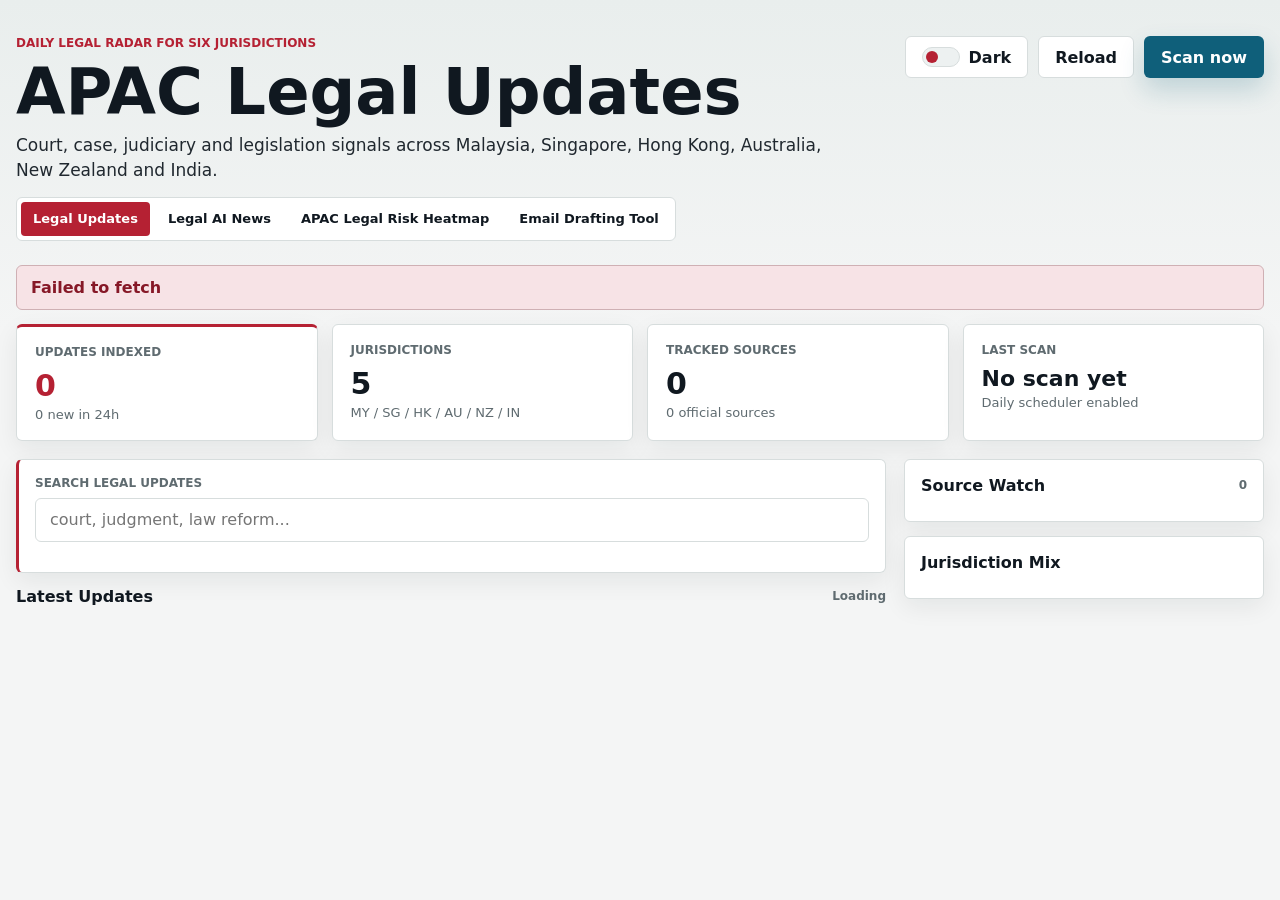
==== commit 72731a48: "Add files via upload" ====
--- a/index.html
+++ b/index.html
@@ -24,7 +24,8 @@
             <a href="#legal-ai-news" class="page-nav-link" data-page-link="legal-ai-news">Legal AI News</a>
             <a href="#apac-risk-heatmap" class="page-nav-link" data-page-link="apac-risk-heatmap">APAC Legal Risk Heatmap</a>
             <a href="#judge-congratulation-tool" class="page-nav-link" data-page-link="judge-congratulation-tool">Email Drafting Tool</a>
-            <a href="#routing-engine" class="page-nav-link" data-page-link="routing-engine">Legal News Routing Engine</a>
+            <a href="#weekly-digest" class="page-nav-link hidden" data-page-link="weekly-digest">Weekly Digest</a>
+            <a href="#routing-engine" class="page-nav-link hidden" data-page-link="routing-engine">Legal News Routing Engine</a>
           </nav>
         </div>
         <div class="actions">
@@ -231,6 +232,27 @@
         </aside>
       </section>
 
+      <section class="workspace hidden" id="weeklyDigestPage">
+        <div class="main-column">
+          <section class="updates-list" aria-live="polite">
+            <div class="section-heading">
+              <h2>Published Weekly Digests</h2>
+              <span id="weeklyDigestCount">Loading</span>
+            </div>
+            <div id="weeklyDigestList"></div>
+          </section>
+        </div>
+
+        <aside class="side-column">
+          <section class="panel">
+            <div class="section-heading">
+              <h2>Digest Preview</h2>
+            </div>
+            <div id="weeklyDigestDetail" class="empty-state">Select a published weekly digest to preview it.</div>
+          </section>
+        </aside>
+      </section>
+
       <section class="workspace hidden judge-workspace" id="judgeToolPage">
         <div class="main-column">
           <section class="stats-grid judge-kpis">
@@ -299,7 +321,7 @@
     <script src="./src/judgeCongratulationTool.js?v=judge-tool-20260527a"></script>
     <script src="./src/routingData.js?v=pd-digest-ai-summary-20260528"></script>
     <script src="./src/routingEngine.js?v=pd-digest-ai-summary-20260528"></script>
-    <script src="./config.js?v=deploy-config-20260604"></script>
-    <script src="./app.js?v=pd-digest-ai-summary-20260528"></script>
+    <script src="./config.js?v=weekly-digest-20260605"></script>
+    <script src="./app.js?v=weekly-digest-20260605"></script>
   </body>
 </html>
